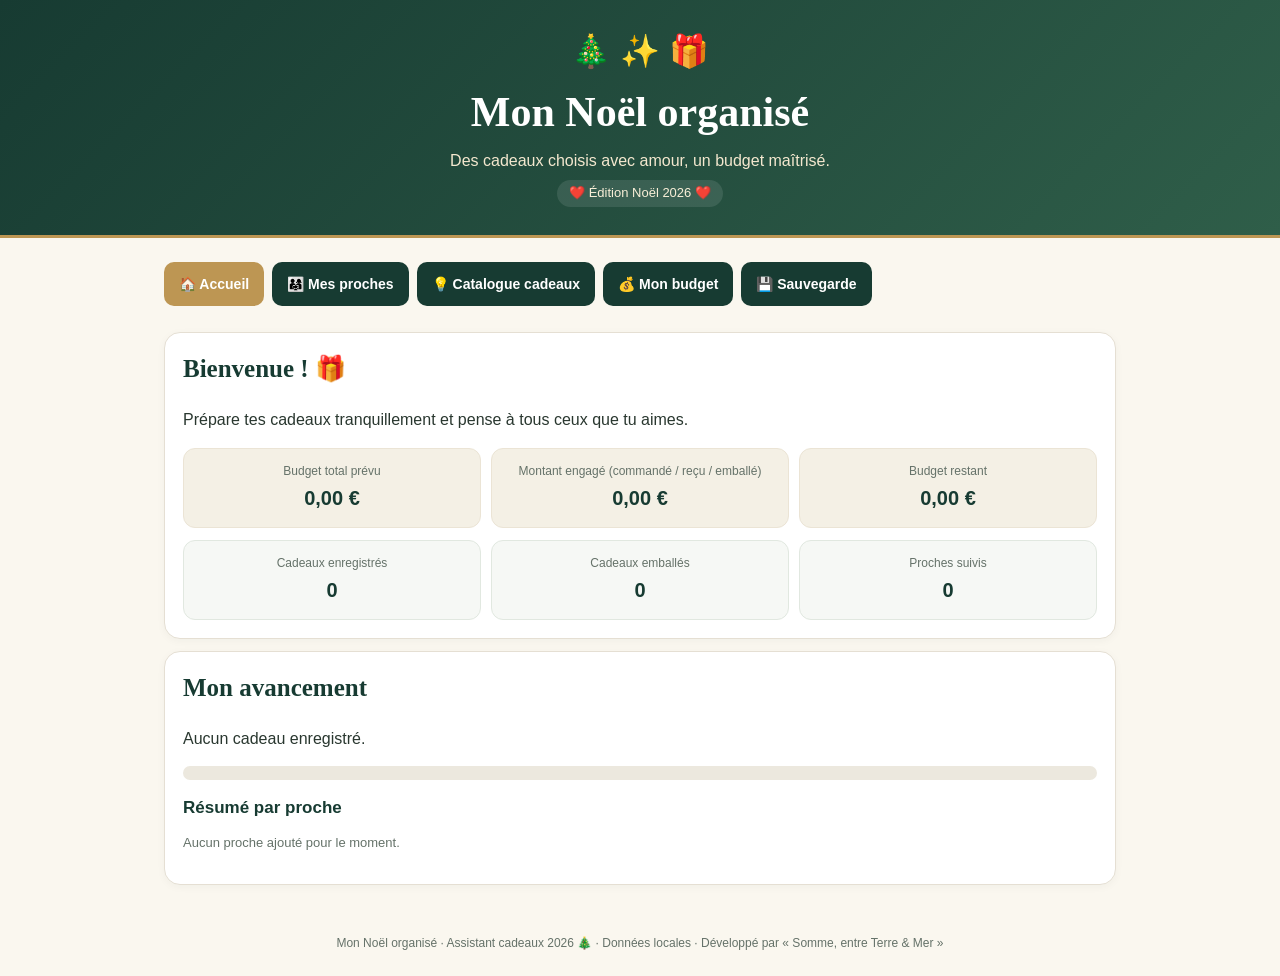
==== index.html @ 1de66ac4 "Add files via upload" ====
<!DOCTYPE html>
<html lang="fr">
<head>
  <meta charset="UTF-8">
  <meta name="viewport" content="width=device-width, initial-scale=1">
  <meta name="theme-color" content="#173b32">
  <title>Mon Noël organisé</title>
  <link rel="stylesheet" href="style.css">
</head>
<body>
  <header>
    <div class="header-emblem" aria-hidden="true">🎄 ✨ 🎁</div>
    <h1>Mon Noël organisé</h1>
    <p>Des cadeaux choisis avec amour, un budget maîtrisé.</p>
    <div class="header-badge">❤️ Édition Noël 2026 ❤️</div>
  </header>

  <main>
    <nav aria-label="Navigation principale">
      <button class="active" data-page="dashboard" type="button">🏠 Accueil</button>
      <button data-page="people" type="button">👨‍👩‍👧 Mes proches</button>
      <button data-page="ideas" type="button">💡 Catalogue cadeaux</button>
      <button data-page="budget" type="button">💰 Mon budget</button>
      <button data-page="backup" type="button">💾 Sauvegarde</button>
    </nav>

    <!-- ACCUEIL / TABLEAU DE BORD -->
    <section id="dashboard" class="page">
      <div class="panel">
        <h2>Bienvenue ! 🎁</h2>
        <p>Prépare tes cadeaux tranquillement et pense à tous ceux que tu aimes.</p>
        <div class="stats">
          <div class="stat">
            <small>Budget total prévu</small>
            <strong id="total">0,00 €</strong>
          </div>
          <div class="stat">
            <small>Montant engagé (commandé / reçu / emballé)</small>
            <strong id="spent">0,00 €</strong>
          </div>
          <div class="stat">
            <small>Budget restant</small>
            <strong id="remaining">0,00 €</strong>
          </div>
        </div>
        <div class="stats stats-secondary">
          <div class="stat stat-soft">
            <small>Cadeaux enregistrés</small>
            <strong id="totalGiftsCount">0</strong>
          </div>
          <div class="stat stat-soft">
            <small>Cadeaux emballés</small>
            <strong id="wrappedGiftsCount">0</strong>
          </div>
          <div class="stat stat-soft">
            <small>Proches suivis</small>
            <strong id="peopleCount">0</strong>
          </div>
        </div>
      </div>

      <div class="panel">
        <h2>Mon avancement</h2>
        <p id="progressText">Aucun cadeau enregistré.</p>
        <div class="progress-track" role="progressbar" aria-valuemin="0" aria-valuemax="100" aria-valuenow="0">
          <div id="progress" class="progress-fill"></div>
        </div>
        <h3>Résumé par proche</h3>
        <div id="dashboardList"></div>
      </div>
    </section>

    <!-- MES PROCHES -->
    <section id="people" class="page hidden">
      <div class="panel">
        <h2>Ajouter un proche ❤️</h2>
        <div class="row">
          <div class="field">
            <label for="pName">Prénom</label>
            <input id="pName" type="text" placeholder="Ex. Mamie">
          </div>
          <div class="field">
            <label for="pAge">Âge (facultatif)</label>
            <input id="pAge" type="number" min="0" max="130" placeholder="Ex. 70">
          </div>
        </div>
        <label for="pTaste">Passions et centres d'intérêt</label>
        <input id="pTaste" type="text" placeholder="Ex. jardinage, lecture, cuisine">
        <label for="pNotes">Goûts, préférences et notes personnelles</label>
        <textarea id="pNotes" rows="2" placeholder="Couleurs préférées, tailles, souhaits, remarques..."></textarea>
        <label for="pBudget">Budget individuel prévu (€)</label>
        <input id="pBudget" type="number" min="0" step="0.01" placeholder="Ex. 40">
        <button type="button" onclick="addPerson()">Ajouter à ma liste</button>
      </div>

      <div class="panel">
        <h2>Mes proches</h2>
        <div id="peopleList"></div>
      </div>
    </section>

    <!-- CATALOGUE D'IDÉES CADEAUX -->
    <section id="ideas" class="page hidden">
      <div class="panel">
        <h2>🎁 Catalogue de cadeaux (marché français)</h2>
        <p>Parcours les catégories, recherche un mot-clé et ajoute tes idées à la liste de tes proches.</p>

        <input id="productSearch" class="search-box" type="search" placeholder="🔎 Rechercher un produit, une marque, un thème..." oninput="renderCatalog()">

        <div id="catalogCategories" class="category-buttons" role="group" aria-label="Filtrer par catégorie"></div>

        <p id="catalogCount" class="catalog-count"></p>
        <div id="catalogStatusBanner" class="notice hidden" role="status"></div>
        <div id="productCatalog" class="product-grid"></div>

        <div class="notice">
          <strong>Informations catalogue :</strong> Les références proposées visent le marché français. Lorsqu'un prix vérifié n'est pas renseigné, « Prix à vérifier » est indiqué et tu peux saisir le montant de ton choix lors de l'ajout à une liste. Aucun lien marchand n'est inventé et seules les sources ouvertes ou vérifiées sont utilisées.
        </div>
      </div>
    </section>

    <!-- MON BUDGET -->
    <section id="budget" class="page hidden">
      <div class="panel">
        <h2>💰 Mon budget de Noël</h2>
        <label for="budgetInput">Budget global de Noël (€)</label>
        <input id="budgetInput" type="number" min="0" step="0.01" placeholder="Ex. 500">
        <button type="button" onclick="saveBudget()">Enregistrer le budget global</button>

        <div class="stats stats-spaced">
          <div class="stat">
            <small>Budget global prévu</small>
            <strong id="budgetTotal">0,00 €</strong>
          </div>
          <div class="stat">
            <small>Montant engagé</small>
            <strong id="budgetSpent">0,00 €</strong>
          </div>
          <div class="stat">
            <small>Budget restant</small>
            <strong id="budgetLeft">0,00 €</strong>
          </div>
        </div>

        <h3>Répartition par personne</h3>
        <div id="budgetPeople"></div>
      </div>
    </section>

    <!-- SAUVEGARDE ET RESTAURATION -->
    <section id="backup" class="page hidden">
      <div class="panel">
        <h2>💾 Sauvegarde et restauration</h2>
        <div class="notice">
          Tes données personnelles restent enregistrées localement dans ce navigateur (clé <code>noel2026</code>) et ne sont jamais envoyées vers un serveur ou GitHub. Exporte régulièrement un fichier JSON pour conserver une copie de secours.
        </div>

        <div class="actions">
          <button class="gold" type="button" onclick="exportData()">⬇ Exporter ma sauvegarde (JSON)</button>
        </div>

        <div class="backup-block">
          <label for="importFile">Choisir un fichier de sauvegarde JSON à importer</label>
          <input id="importFile" type="file" accept=".json,application/json">
          <button type="button" onclick="importData()">Importer la sauvegarde</button>
        </div>

        <div class="backup-block">
          <h3>Effacer toutes mes données</h3>
          <p class="muted-text">Supprime définitivement les proches, cadeaux et budgets enregistrés dans ce navigateur après confirmation.</p>
          <button class="red" type="button" onclick="clearData()">Tout effacer</button>
        </div>
      </div>
    </section>
  </main>

  <footer>
    Mon Noël organisé · Assistant cadeaux 2026 🎄 · Données locales · Développé par « Somme, entre Terre &amp; Mer »
  </footer>

  <!-- MODALE D'AJOUT DE CADEAU DEPUIS LE CATALOGUE -->
  <div id="addGiftModal" class="modal hidden" role="dialog" aria-modal="true" aria-labelledby="modalGiftTitle">
    <div class="modal-card">
      <h3 id="modalGiftTitle">Ajouter un cadeau à la liste</h3>
      <p id="modalGiftSubtitle" class="muted-text"></p>

      <label for="modalRecipient">Choisir un proche</label>
      <select id="modalRecipient"></select>

      <label for="modalPrice">Prix (€) — facultatif ou à confirmer</label>
      <input id="modalPrice" type="number" min="0" step="0.01" placeholder="Ex. 29.90 (laisser vide si à vérifier)">

      <label for="modalNote">Note personnelle (facultatif)</label>
      <input id="modalNote" type="text" placeholder="Ex. Préférer le modèle bleu">

      <div class="actions">
        <button class="gold" type="button" onclick="confirmAddCatalogGift()">Confirmer l'ajout</button>
        <button class="light" type="button" onclick="closeAddGiftModal()">Annuler</button>
      </div>
    </div>
  </div>

  <script src="app.js"></script>
</body>
</html>
---- style.css ----
:root {
  --green: #173b32;
  --green2: #285747;
  --gold: #bd9653;
  --cream: #faf7ef;
  --white: #ffffff;
  --text: #29372f;
  --muted: #657269;
  --line: #e5dfd3;
  --red: #9e4242;
  --soft: #f4f0e5;
}

* {
  box-sizing: border-box;
}

body {
  margin: 0;
  background: var(--cream);
  color: var(--text);
  font-family: -apple-system, BlinkMacSystemFont, "Segoe UI", Roboto, Arial, sans-serif;
  line-height: 1.45;
}

header {
  background: linear-gradient(135deg, var(--green), #2f5e49);
  color: var(--white);
  text-align: center;
  padding: 28px 16px;
  border-bottom: 3px solid var(--gold);
}

.header-emblem {
  font-size: 32px;
}

header h1 {
  font-family: Georgia, "Times New Roman", serif;
  font-size: clamp(28px, 6vw, 42px);
  margin: 8px 0 6px;
  font-weight: 700;
}

header p {
  color: #f4e8cf;
  margin: 0 0 8px;
}

.header-badge {
  display: inline-block;
  font-size: 13px;
  color: #f9efd8;
  background: rgba(255, 255, 255, 0.1);
  padding: 4px 12px;
  border-radius: 20px;
}

main {
  max-width: 980px;
  margin: 0 auto;
  padding: 14px;
}

nav {
  display: flex;
  gap: 8px;
  overflow-x: auto;
  padding: 10px 0 14px;
  -webkit-overflow-scrolling: touch;
}

nav button {
  white-space: nowrap;
  flex-shrink: 0;
  min-height: 44px;
}

button {
  border: 0;
  border-radius: 10px;
  padding: 11px 15px;
  min-height: 42px;
  background: var(--green);
  color: var(--white);
  cursor: pointer;
  font-size: 14px;
  font-weight: 600;
  transition: opacity 0.15s ease, transform 0.1s ease;
}

button:hover {
  opacity: 0.93;
}

button:active {
  transform: scale(0.99);
}

button.gold {
  background: var(--gold);
  color: var(--white);
}

button.light {
  background: #edf1eb;
  color: var(--green);
}

button.red {
  background: #f8eaea;
  color: var(--red);
}

button.active {
  background: var(--gold);
  color: var(--white);
}

.panel {
  background: var(--white);
  border: 1px solid var(--line);
  border-radius: 16px;
  padding: 18px;
  margin: 12px 0;
  box-shadow: 0 2px 8px rgba(23, 59, 50, 0.04);
}

h2 {
  font-family: Georgia, "Times New Roman", serif;
  color: var(--green);
  margin-top: 0;
  font-size: clamp(20px, 3.5vw, 25px);
}

h3 {
  color: var(--green);
  margin: 16px 0 6px;
  font-size: 17px;
}

input,
textarea,
select {
  width: 100%;
  padding: 11px 12px;
  min-height: 42px;
  border: 1px solid #d5dbd4;
  border-radius: 10px;
  margin: 5px 0 10px;
  font: inherit;
  background: var(--white);
  color: var(--text);
}

input:focus,
textarea:focus,
select:focus {
  outline: 2px solid var(--green2);
  outline-offset: 1px;
}

label {
  display: block;
  font-size: 13px;
  font-weight: 600;
  color: var(--muted);
}

.field {
  flex: 1;
  min-width: 160px;
}

.row {
  display: flex;
  gap: 10px;
  flex-wrap: wrap;
  align-items: flex-end;
}

.stats {
  display: grid;
  grid-template-columns: repeat(3, minmax(0, 1fr));
  gap: 10px;
  margin-top: 12px;
}

.stats-secondary,
.stats-spaced {
  margin-top: 12px;
}

.stat {
  background: var(--soft);
  border: 1px solid #ebe4d5;
  padding: 14px 12px;
  border-radius: 12px;
  text-align: center;
}

.stat-soft {
  background: #f6f8f5;
  border-color: #e1e8e0;
}

.stat small {
  display: block;
  color: var(--muted);
  font-size: 12px;
  margin-bottom: 4px;
}

.stat strong {
  font-size: 20px;
  color: var(--green);
}

.progress-track {
  height: 14px;
  background: #ece8de;
  border-radius: 20px;
  overflow: hidden;
  margin: 10px 0 14px;
}

.progress-fill {
  height: 100%;
  width: 0;
  background: linear-gradient(90deg, var(--green2), var(--gold));
  transition: width 0.25s ease;
}

.person {
  border: 1px solid var(--line);
  border-radius: 14px;
  padding: 15px;
  margin: 14px 0;
  background: #fffefa;
}

.person-header {
  display: flex;
  justify-content: space-between;
  gap: 8px;
  flex-wrap: wrap;
  align-items: center;
}

.person-meta {
  margin: 6px 0;
  color: var(--text);
  font-size: 14px;
}

.person-notes {
  display: block;
  color: var(--muted);
  font-size: 13px;
  margin-bottom: 8px;
}

.gift {
  border-top: 1px solid var(--line);
  padding: 12px 0;
  display: grid;
  grid-template-columns: 1fr auto;
  gap: 12px;
  align-items: center;
}

.gift-controls {
  display: flex;
  gap: 6px;
  flex-wrap: wrap;
  align-items: center;
  justify-content: flex-end;
}

.gift-controls select {
  width: auto;
  min-width: 135px;
  margin: 0;
  padding: 8px 10px;
  min-height: 38px;
}

.gift-note-input {
  margin-top: 6px;
  padding: 8px 10px;
  min-height: 36px;
  font-size: 13px;
}

.tag {
  display: inline-block;
  background: #edf2ed;
  color: var(--green);
  padding: 4px 10px;
  border-radius: 20px;
  font-size: 12px;
  font-weight: 600;
}

.tag-gold {
  background: #f8efe0;
  color: #7c5b1e;
}

.actions {
  display: flex;
  gap: 8px;
  flex-wrap: wrap;
  margin-top: 10px;
}

.empty {
  padding: 22px;
  text-align: center;
  color: var(--muted);
  background: #faf9f5;
  border-radius: 12px;
}

.hidden {
  display: none !important;
}

.notice {
  background: #fff7e6;
  border: 1px solid #f0dfb8;
  color: #4f4328;
  border-radius: 12px;
  padding: 12px 14px;
  font-size: 13px;
  margin-top: 14px;
}

.muted-text {
  color: var(--muted);
  font-size: 13px;
}

.backup-block {
  margin-top: 18px;
  padding-top: 14px;
  border-top: 1px solid var(--line);
}

footer {
  text-align: center;
  padding: 24px 14px;
  color: var(--muted);
  font-size: 12px;
}

.category-buttons {
  display: flex;
  gap: 7px;
  flex-wrap: wrap;
  margin: 14px 0;
}

.category-buttons button {
  font-size: 13px;
  padding: 9px 12px;
  min-height: 38px;
}

.catalog-count {
  font-weight: 600;
  color: var(--green);
  margin: 8px 0 0;
}

.product-grid {
  display: grid;
  grid-template-columns: repeat(3, minmax(0, 1fr));
  gap: 14px;
  margin-top: 14px;
}

.product-card {
  border: 1px solid var(--line);
  border-radius: 14px;
  overflow: hidden;
  background: var(--white);
  display: flex;
  flex-direction: column;
}

.product-card img {
  width: 100%;
  height: 150px;
  object-fit: cover;
  background: var(--soft);
}

.product-emblem {
  height: 92px;
  background: linear-gradient(135deg, #f3efe4, #e7efe9);
  display: flex;
  align-items: center;
  justify-content: center;
  font-size: 32px;
  border-bottom: 1px solid var(--line);
}

.product-info {
  padding: 13px;
  display: flex;
  flex-direction: column;
  flex: 1;
}

.product-meta-top {
  display: flex;
  justify-content: space-between;
  gap: 6px;
  flex-wrap: wrap;
  align-items: center;
}

.product-brand {
  font-size: 12px;
  font-weight: 600;
  color: var(--muted);
}

.product-info h3 {
  font-size: 16px;
  margin: 8px 0 4px;
}

.product-merchant {
  font-size: 12px;
  color: var(--green2);
  margin: 0 0 6px;
  font-weight: 600;
}

.product-info p.product-desc {
  font-size: 13px;
  color: var(--muted);
  margin: 4px 0 10px;
  flex: 1;
}

.product-price {
  font-weight: 700;
  color: var(--green);
  margin: 6px 0;
  font-size: 15px;
}

.product-link {
  display: inline-block;
  margin: 4px 0 6px;
  font-size: 13px;
  color: var(--green2);
  font-weight: 600;
  text-decoration: underline;
}

.product-card button {
  width: 100%;
  margin-top: 8px;
}

.search-box {
  margin: 12px 0;
}

.budget-person-row {
  border-top: 1px solid var(--line);
  padding: 10px 0;
  display: flex;
  justify-content: space-between;
  gap: 10px;
  flex-wrap: wrap;
  font-size: 14px;
}

/* MODALE */
.modal {
  position: fixed;
  inset: 0;
  background: rgba(20, 36, 30, 0.55);
  display: flex;
  align-items: center;
  justify-content: center;
  padding: 16px;
  z-index: 1000;
}

.modal-card {
  background: var(--white);
  border: 1px solid var(--line);
  border-radius: 16px;
  padding: 20px;
  max-width: 460px;
  width: 100%;
  box-shadow: 0 12px 32px rgba(0, 0, 0, 0.2);
}

@media (max-width: 820px) {
  .product-grid {
    grid-template-columns: repeat(2, minmax(0, 1fr));
  }
}

@media (max-width: 560px) {
  .stats {
    grid-template-columns: 1fr;
  }
  .gift {
    grid-template-columns: 1fr;
  }
  .gift-controls {
    justify-content: flex-start;
  }
  .row > * {
    min-width: 100%;
  }
  .product-grid {
    grid-template-columns: repeat(2, minmax(0, 1fr));
    gap: 8px;
  }
  .product-card img {
    height: 115px;
  }
  .product-emblem {
    height: 72px;
    font-size: 26px;
  }
  .product-info {
    padding: 9px;
  }
  .product-info h3 {
    font-size: 14px;
  }
  .product-info p.product-desc {
    font-size: 12px;
  }
  .product-info button {
    font-size: 12px;
    padding: 10px 6px;
  }
}
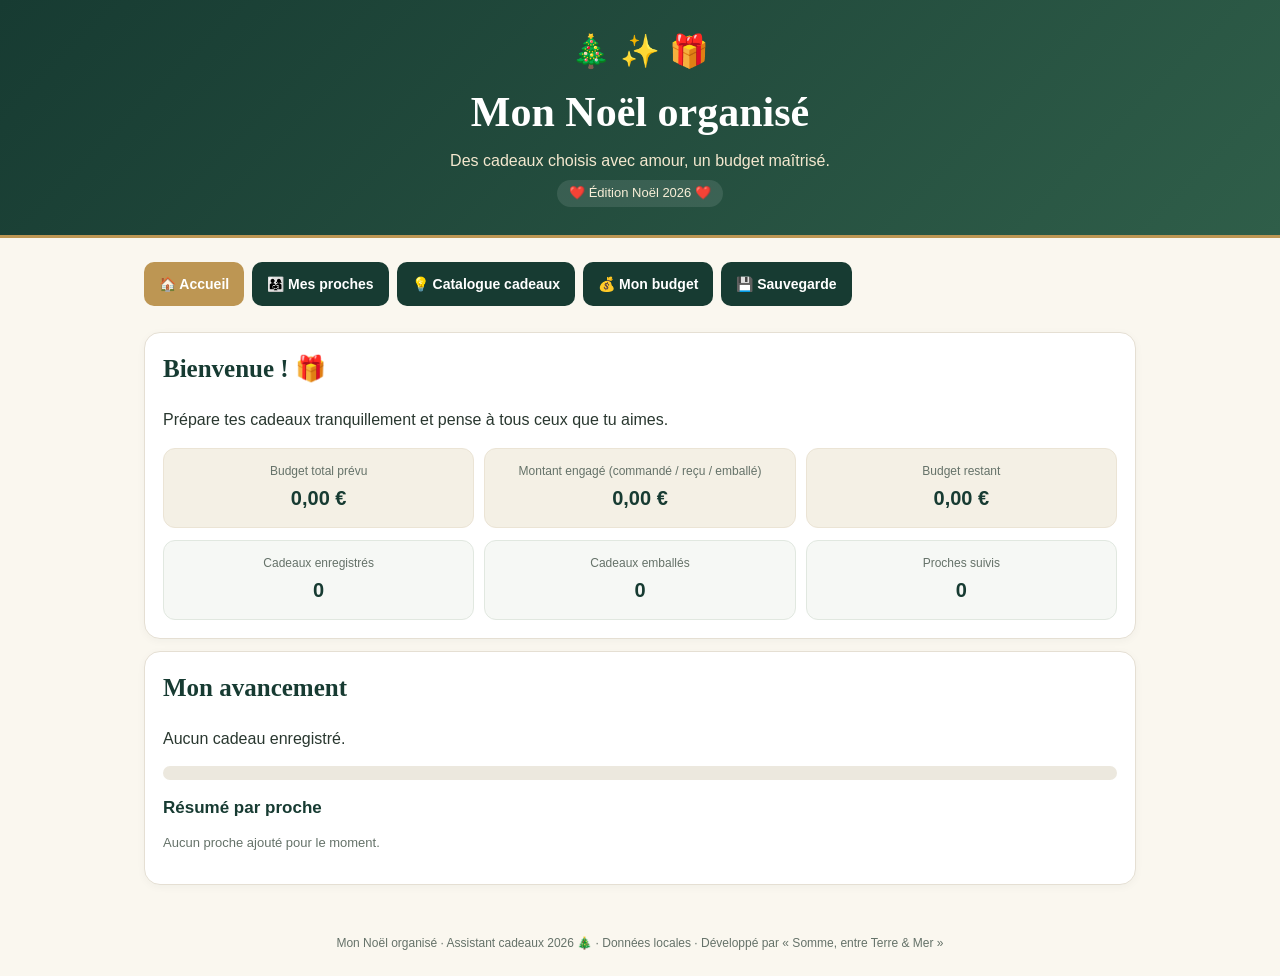
==== commit fcd8e858: "Add files via upload" ====
--- a/index.html
+++ b/index.html
@@ -102,19 +102,37 @@
     <!-- CATALOGUE D'IDÉES CADEAUX -->
     <section id="ideas" class="page hidden">
       <div class="panel">
-        <h2>🎁 Catalogue de cadeaux (marché français)</h2>
-        <p>Parcours les catégories, recherche un mot-clé et ajoute tes idées à la liste de tes proches.</p>
-
-        <input id="productSearch" class="search-box" type="search" placeholder="🔎 Rechercher un produit, une marque, un thème..." oninput="renderCatalog()">
+        <h2>🎁 Catalogue de cadeaux (Open Data · marché français)</h2>
+        <p>Parcours les catégories, recherche un mot-clé ou une marque et ajoute tes idées à la liste de tes proches.</p>
+
+        <div class="row">
+          <div class="field" style="flex: 3;">
+            <input id="productSearch" class="search-box" type="search" placeholder="🔎 Rechercher un produit, une marque, un auteur, un thème..." oninput="resetAndRenderCatalog()">
+          </div>
+          <div class="field" style="flex: 1; min-width: 190px;">
+            <label class="checkbox-inline" for="onlyWithPhoto">
+              <input id="onlyWithPhoto" type="checkbox" checked onchange="resetAndRenderCatalog()">
+              Avec photo uniquement
+            </label>
+          </div>
+        </div>
 
         <div id="catalogCategories" class="category-buttons" role="group" aria-label="Filtrer par catégorie"></div>
 
-        <p id="catalogCount" class="catalog-count"></p>
+        <div class="catalog-meta-bar">
+          <p id="catalogCount" class="catalog-count"></p>
+          <small id="catalogUpdatedAt" class="muted-text"></small>
+        </div>
+
         <div id="catalogStatusBanner" class="notice hidden" role="status"></div>
         <div id="productCatalog" class="product-grid"></div>
 
+        <div id="catalogMoreWrap" class="actions" style="justify-content: center; margin-top: 18px;">
+          <button id="loadMoreBtn" class="light hidden" type="button" onclick="showMoreCatalog()">Afficher plus de produits</button>
+        </div>
+
         <div class="notice">
-          <strong>Informations catalogue :</strong> Les références proposées visent le marché français. Lorsqu'un prix vérifié n'est pas renseigné, « Prix à vérifier » est indiqué et tu peux saisir le montant de ton choix lors de l'ajout à une liste. Aucun lien marchand n'est inventé et seules les sources ouvertes ou vérifiées sont utilisées.
+          <strong>Sources ouvertes &amp; transparence :</strong> Le catalogue est généré automatiquement via GitHub Actions à partir de bases Open Data compatibles (Open Products Facts, Open Beauty Facts, Open Food Facts France, Open Library et Open Prices — licences ODbL / CC-BY-SA). Lorsqu'aucun prix vérifié en France n'est disponible, « Prix à vérifier » est affiché et tu peux saisir ton propre montant.
         </div>
       </div>
     </section>
@@ -191,7 +209,7 @@
       <input id="modalPrice" type="number" min="0" step="0.01" placeholder="Ex. 29.90 (laisser vide si à vérifier)">
 
       <label for="modalNote">Note personnelle (facultatif)</label>
-      <input id="modalNote" type="text" placeholder="Ex. Préférer le modèle bleu">
+      <input id="modalNote" type="text" placeholder="Ex. Vu chez Fnac / Cultura">
 
       <div class="actions">
         <button class="gold" type="button" onclick="confirmAddCatalogGift()">Confirmer l'ajout</button>
--- a/style.css
+++ b/style.css
@@ -57,7 +57,7 @@
 }
 
 main {
-  max-width: 980px;
+  max-width: 1020px;
   margin: 0 auto;
   padding: 14px;
 }
@@ -139,7 +139,10 @@
   font-size: 17px;
 }
 
-input,
+input[type="text"],
+input[type="number"],
+input[type="search"],
+input[type="file"],
 textarea,
 select {
   width: 100%;
@@ -167,6 +170,27 @@
   color: var(--muted);
 }
 
+.checkbox-inline {
+  display: flex;
+  align-items: center;
+  gap: 8px;
+  min-height: 42px;
+  margin: 5px 0 10px;
+  padding: 8px 12px;
+  background: #f6f8f5;
+  border: 1px solid #d5dbd4;
+  border-radius: 10px;
+  cursor: pointer;
+  color: var(--green);
+}
+
+.checkbox-inline input[type="checkbox"] {
+  width: 18px;
+  height: 18px;
+  margin: 0;
+  accent-color: var(--green);
+}
+
 .field {
   flex: 1;
   min-width: 160px;
@@ -302,11 +326,6 @@
   font-weight: 600;
 }
 
-.tag-gold {
-  background: #f8efe0;
-  color: #7c5b1e;
-}
-
 .actions {
   display: flex;
   gap: 8px;
@@ -320,6 +339,7 @@
   color: var(--muted);
   background: #faf9f5;
   border-radius: 12px;
+  grid-column: 1 / -1;
 }
 
 .hidden {
@@ -358,7 +378,7 @@
   display: flex;
   gap: 7px;
   flex-wrap: wrap;
-  margin: 14px 0;
+  margin: 12px 0;
 }
 
 .category-buttons button {
@@ -367,10 +387,19 @@
   min-height: 38px;
 }
 
+.catalog-meta-bar {
+  display: flex;
+  justify-content: space-between;
+  align-items: center;
+  flex-wrap: wrap;
+  gap: 8px;
+  margin: 8px 0 0;
+}
+
 .catalog-count {
   font-weight: 600;
   color: var(--green);
-  margin: 8px 0 0;
+  margin: 0;
 }
 
 .product-grid {
@@ -389,21 +418,34 @@
   flex-direction: column;
 }
 
-.product-card img {
+.product-media {
+  position: relative;
   width: 100%;
-  height: 150px;
-  object-fit: cover;
-  background: var(--soft);
+  height: 175px;
+  background: #f7f5ef;
+  display: flex;
+  align-items: center;
+  justify-content: center;
+  border-bottom: 1px solid var(--line);
+  overflow: hidden;
+}
+
+.product-media img {
+  width: 100%;
+  height: 100%;
+  object-fit: contain;
+  padding: 8px;
+  background: #ffffff;
 }
 
 .product-emblem {
-  height: 92px;
+  width: 100%;
+  height: 100%;
   background: linear-gradient(135deg, #f3efe4, #e7efe9);
   display: flex;
   align-items: center;
   justify-content: center;
-  font-size: 32px;
-  border-bottom: 1px solid var(--line);
+  font-size: 36px;
 }
 
 .product-info {
@@ -423,7 +465,7 @@
 
 .product-brand {
   font-size: 12px;
-  font-weight: 600;
+  font-weight: 700;
   color: var(--muted);
 }
 
@@ -442,14 +484,20 @@
 .product-info p.product-desc {
   font-size: 13px;
   color: var(--muted);
-  margin: 4px 0 10px;
+  margin: 4px 0 8px;
   flex: 1;
+}
+
+.product-source {
+  font-size: 11px;
+  color: #7d8880;
+  margin-bottom: 6px;
 }
 
 .product-price {
   font-weight: 700;
   color: var(--green);
-  margin: 6px 0;
+  margin: 4px 0;
   font-size: 15px;
 }
 
@@ -481,7 +529,6 @@
   font-size: 14px;
 }
 
-/* MODALE */
 .modal {
   position: fixed;
   inset: 0;
@@ -526,12 +573,8 @@
     grid-template-columns: repeat(2, minmax(0, 1fr));
     gap: 8px;
   }
-  .product-card img {
-    height: 115px;
-  }
-  .product-emblem {
-    height: 72px;
-    font-size: 26px;
+  .product-media {
+    height: 135px;
   }
   .product-info {
     padding: 9px;
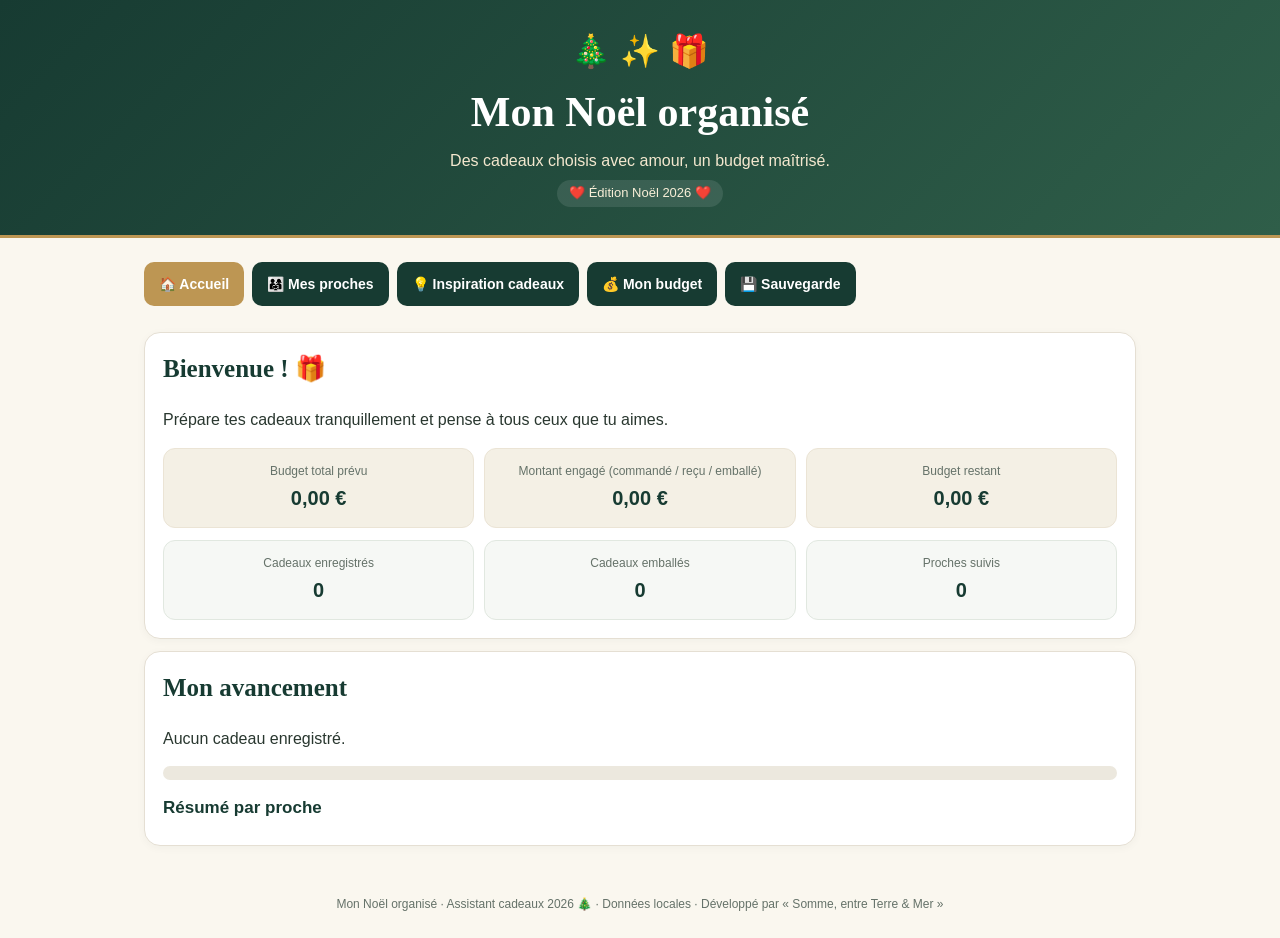
==== commit 00afcccc: "Update index.html" ====
--- a/index.html
+++ b/index.html
@@ -19,7 +19,7 @@
     <nav aria-label="Navigation principale">
       <button class="active" data-page="dashboard" type="button">🏠 Accueil</button>
       <button data-page="people" type="button">👨‍👩‍👧 Mes proches</button>
-      <button data-page="ideas" type="button">💡 Catalogue cadeaux</button>
+      <button data-page="ideas" type="button">💡 Inspiration cadeaux</button>
       <button data-page="budget" type="button">💰 Mon budget</button>
       <button data-page="backup" type="button">💾 Sauvegarde</button>
     </nav>
@@ -102,16 +102,16 @@
     <!-- CATALOGUE D'IDÉES CADEAUX -->
     <section id="ideas" class="page hidden">
       <div class="panel">
-        <h2>🎁 Catalogue de cadeaux (Open Data · marché français)</h2>
-        <p>Parcours les catégories, recherche un mot-clé ou une marque et ajoute tes idées à la liste de tes proches.</p>
+        <h2>🎁 Idées cadeaux de Noël (Open Data · marché français)</h2>
+        <p>Sélection filtrée d'idées qui s'offrent à Noël : livres, BD, DVD, jeux de société, jouets, high-tech, parfums, cafetières, gourmandises et loisirs créatifs.</p>
 
         <div class="row">
           <div class="field" style="flex: 3;">
-            <input id="productSearch" class="search-box" type="search" placeholder="🔎 Rechercher un produit, une marque, un auteur, un thème..." oninput="resetAndRenderCatalog()">
-          </div>
-          <div class="field" style="flex: 1; min-width: 190px;">
+            <input id="productSearch" class="search-box" type="search" placeholder="🔎 Rechercher un cadeau (ex. livre, dvd, lego, parfum, chocolat, casque, jeu...)" oninput="resetAndRenderCatalog()">
+          </div>
+          <div class="field" style="flex: 1; min-width: 195px;">
             <label class="checkbox-inline" for="onlyWithPhoto">
-              <input id="onlyWithPhoto" type="checkbox" checked onchange="resetAndRenderCatalog()">
+              <input id="onlyWithPhoto" type="checkbox" onchange="resetAndRenderCatalog()">
               Avec photo uniquement
             </label>
           </div>
@@ -128,11 +128,11 @@
         <div id="productCatalog" class="product-grid"></div>
 
         <div id="catalogMoreWrap" class="actions" style="justify-content: center; margin-top: 18px;">
-          <button id="loadMoreBtn" class="light hidden" type="button" onclick="showMoreCatalog()">Afficher plus de produits</button>
+          <button id="loadMoreBtn" class="light hidden" type="button" onclick="showMoreCatalog()">Afficher plus d'idées cadeaux</button>
         </div>
 
         <div class="notice">
-          <strong>Sources ouvertes &amp; transparence :</strong> Le catalogue est généré automatiquement via GitHub Actions à partir de bases Open Data compatibles (Open Products Facts, Open Beauty Facts, Open Food Facts France, Open Library et Open Prices — licences ODbL / CC-BY-SA). Lorsqu'aucun prix vérifié en France n'est disponible, « Prix à vérifier » est affiché et tu peux saisir ton propre montant.
+          <strong>Sources ouvertes &amp; transparence :</strong> Le catalogue est généré automatiquement via GitHub Actions à partir de bases Open Data compatibles (Open Library, Open Products Facts, Open Beauty Facts, Open Food Facts France et Open Prices — licences ODbL / CC-BY-SA). Lorsqu'aucun prix vérifié en France n'est disponible, « Prix à vérifier » est affiché et tu peux saisir ton propre montant.
         </div>
       </div>
     </section>
@@ -209,7 +209,7 @@
       <input id="modalPrice" type="number" min="0" step="0.01" placeholder="Ex. 29.90 (laisser vide si à vérifier)">
 
       <label for="modalNote">Note personnelle (facultatif)</label>
-      <input id="modalNote" type="text" placeholder="Ex. Vu chez Fnac / Cultura">
+      <input id="modalNote" type="text" placeholder="Ex. Vu chez Fnac / Cultura / Darty">
 
       <div class="actions">
         <button class="gold" type="button" onclick="confirmAddCatalogGift()">Confirmer l'ajout</button>
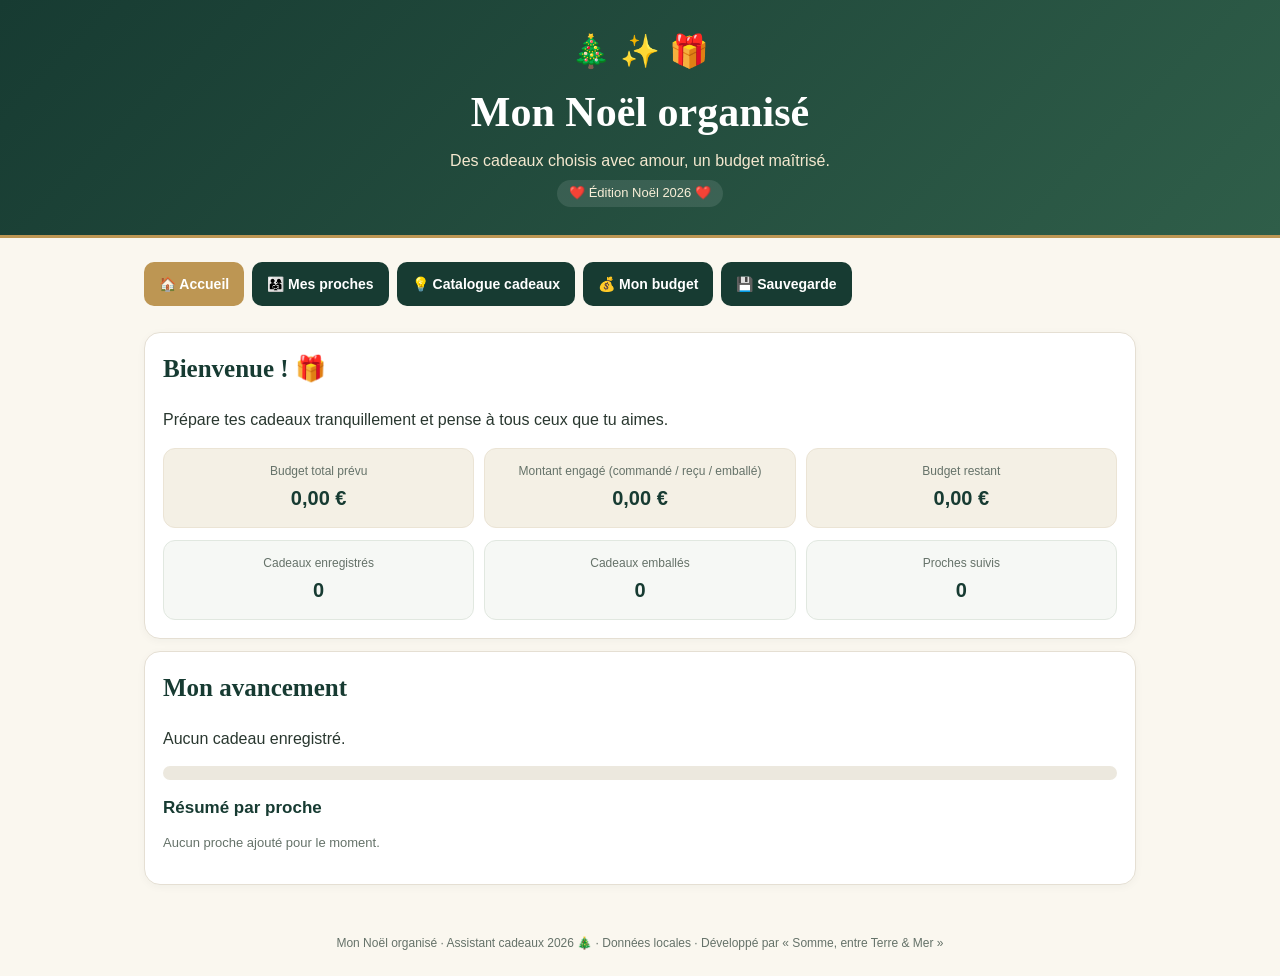
==== commit 9c50ca90: "Rename release_clean_index.html to index.html" ====
--- a/index.html
+++ b/index.html
@@ -19,7 +19,7 @@
     <nav aria-label="Navigation principale">
       <button class="active" data-page="dashboard" type="button">🏠 Accueil</button>
       <button data-page="people" type="button">👨‍👩‍👧 Mes proches</button>
-      <button data-page="ideas" type="button">💡 Inspiration cadeaux</button>
+      <button data-page="ideas" type="button">💡 Catalogue cadeaux</button>
       <button data-page="budget" type="button">💰 Mon budget</button>
       <button data-page="backup" type="button">💾 Sauvegarde</button>
     </nav>
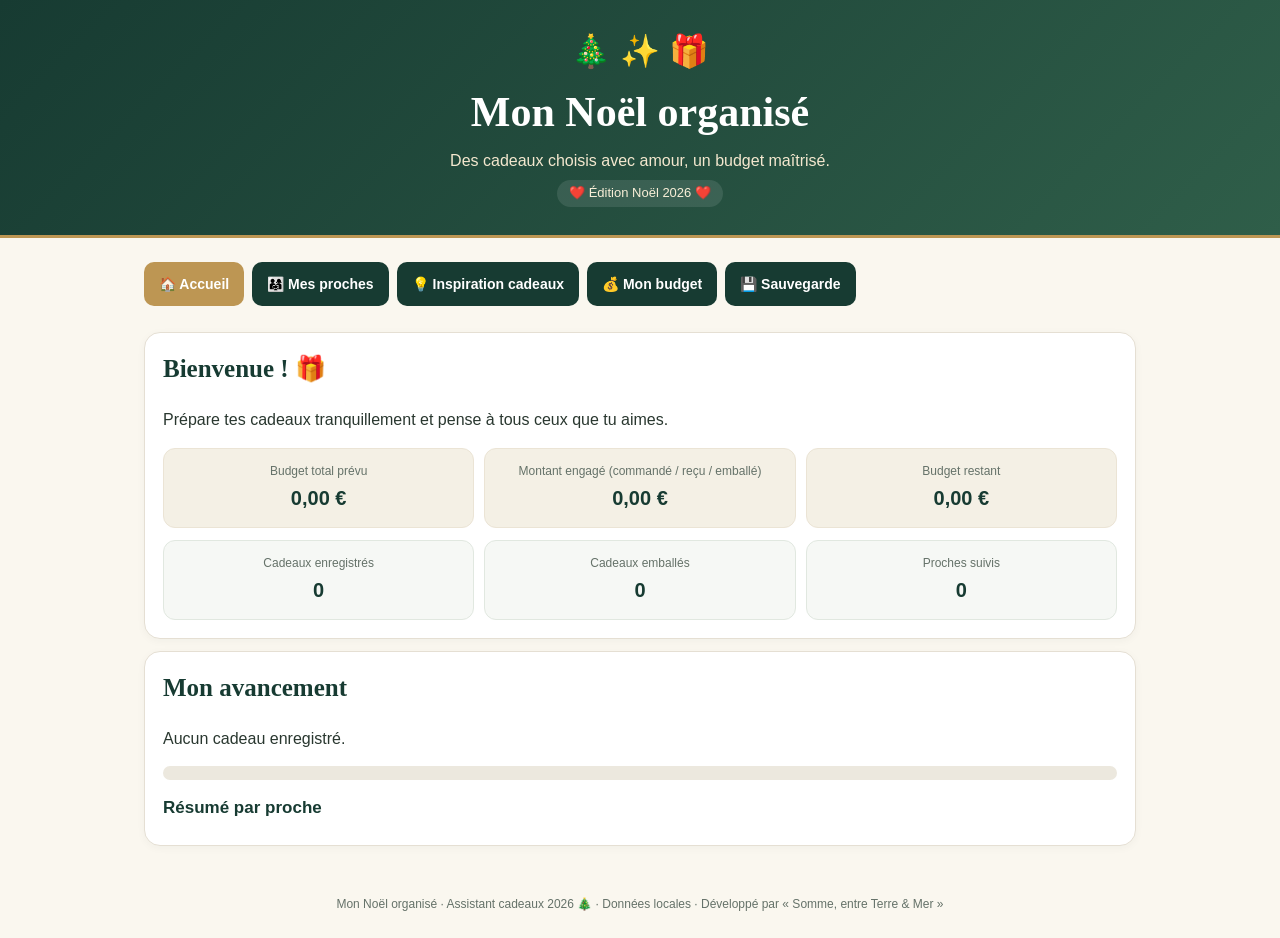
==== commit 5ab97f74: "Update index.html" ====
--- a/index.html
+++ b/index.html
@@ -19,7 +19,7 @@
     <nav aria-label="Navigation principale">
       <button class="active" data-page="dashboard" type="button">🏠 Accueil</button>
       <button data-page="people" type="button">👨‍👩‍👧 Mes proches</button>
-      <button data-page="ideas" type="button">💡 Catalogue cadeaux</button>
+      <button data-page="ideas" type="button">💡 Inspiration cadeaux</button>
       <button data-page="budget" type="button">💰 Mon budget</button>
       <button data-page="backup" type="button">💾 Sauvegarde</button>
     </nav>
